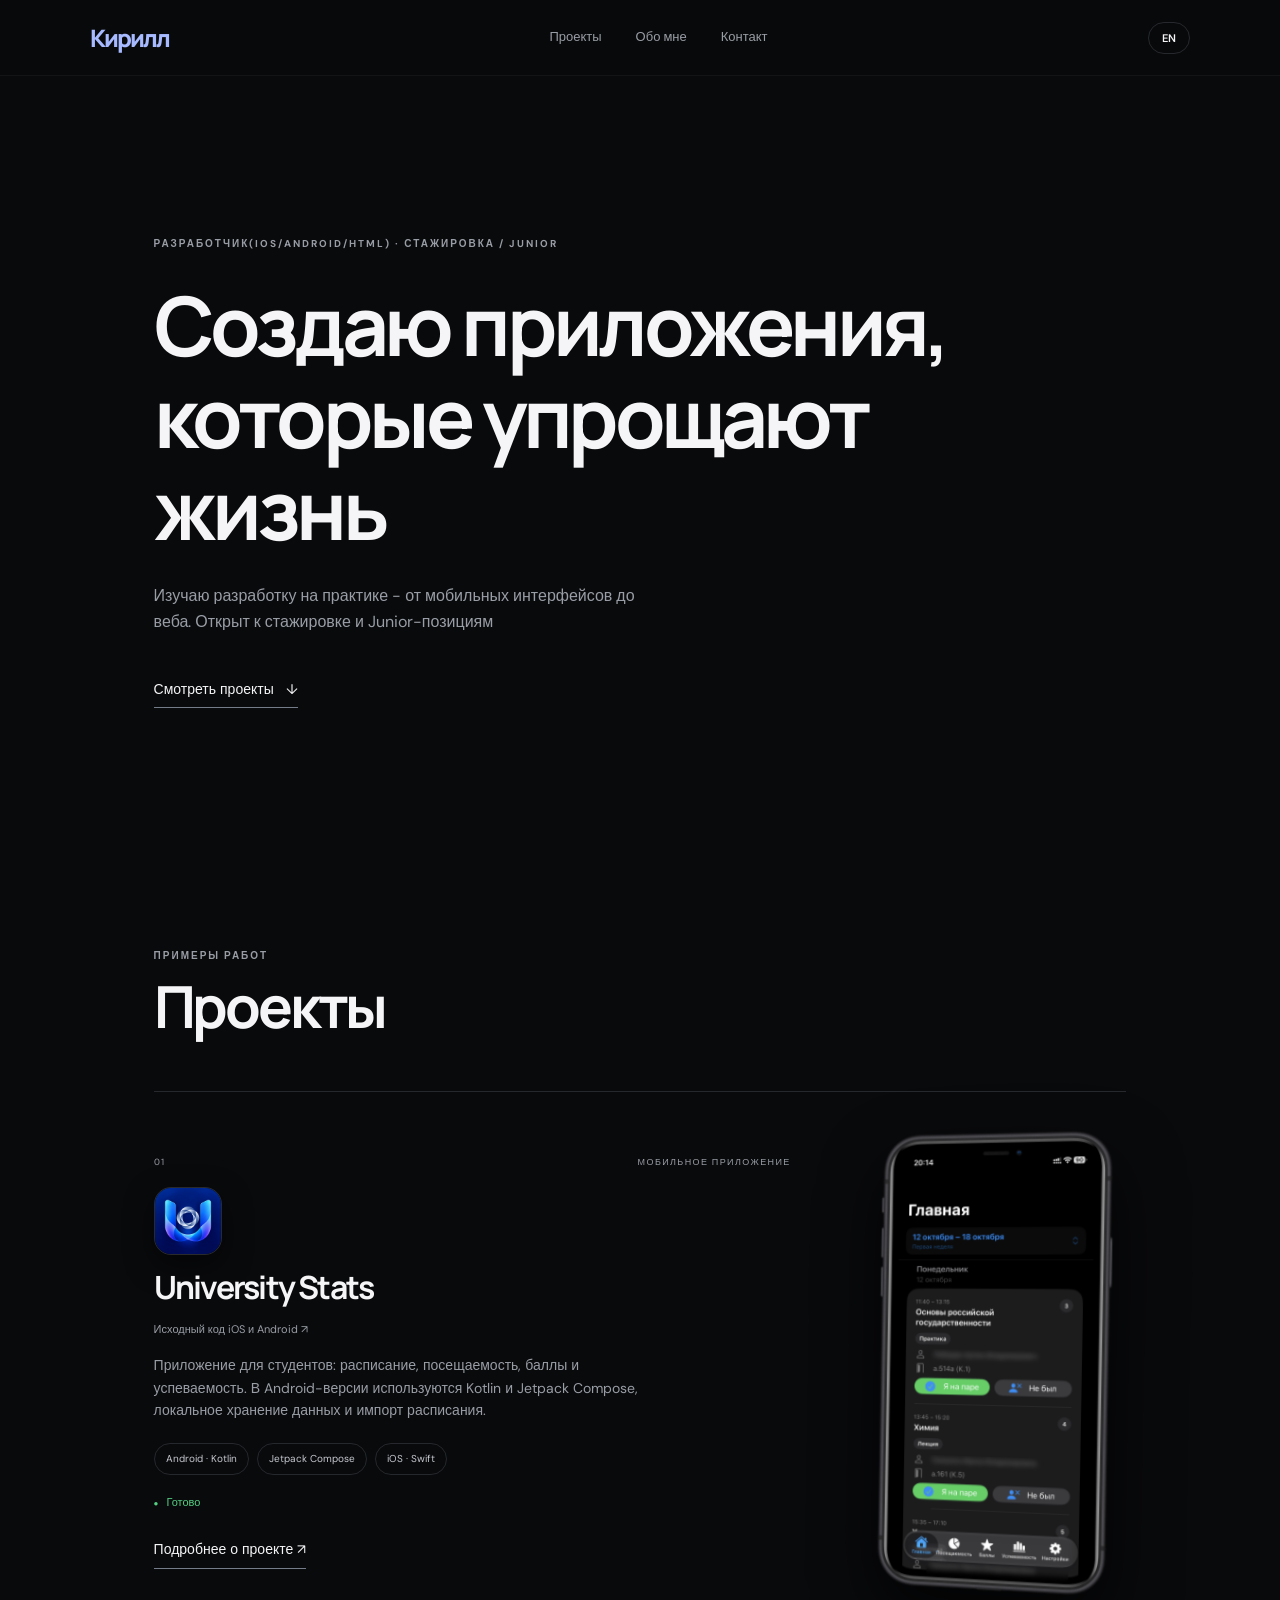
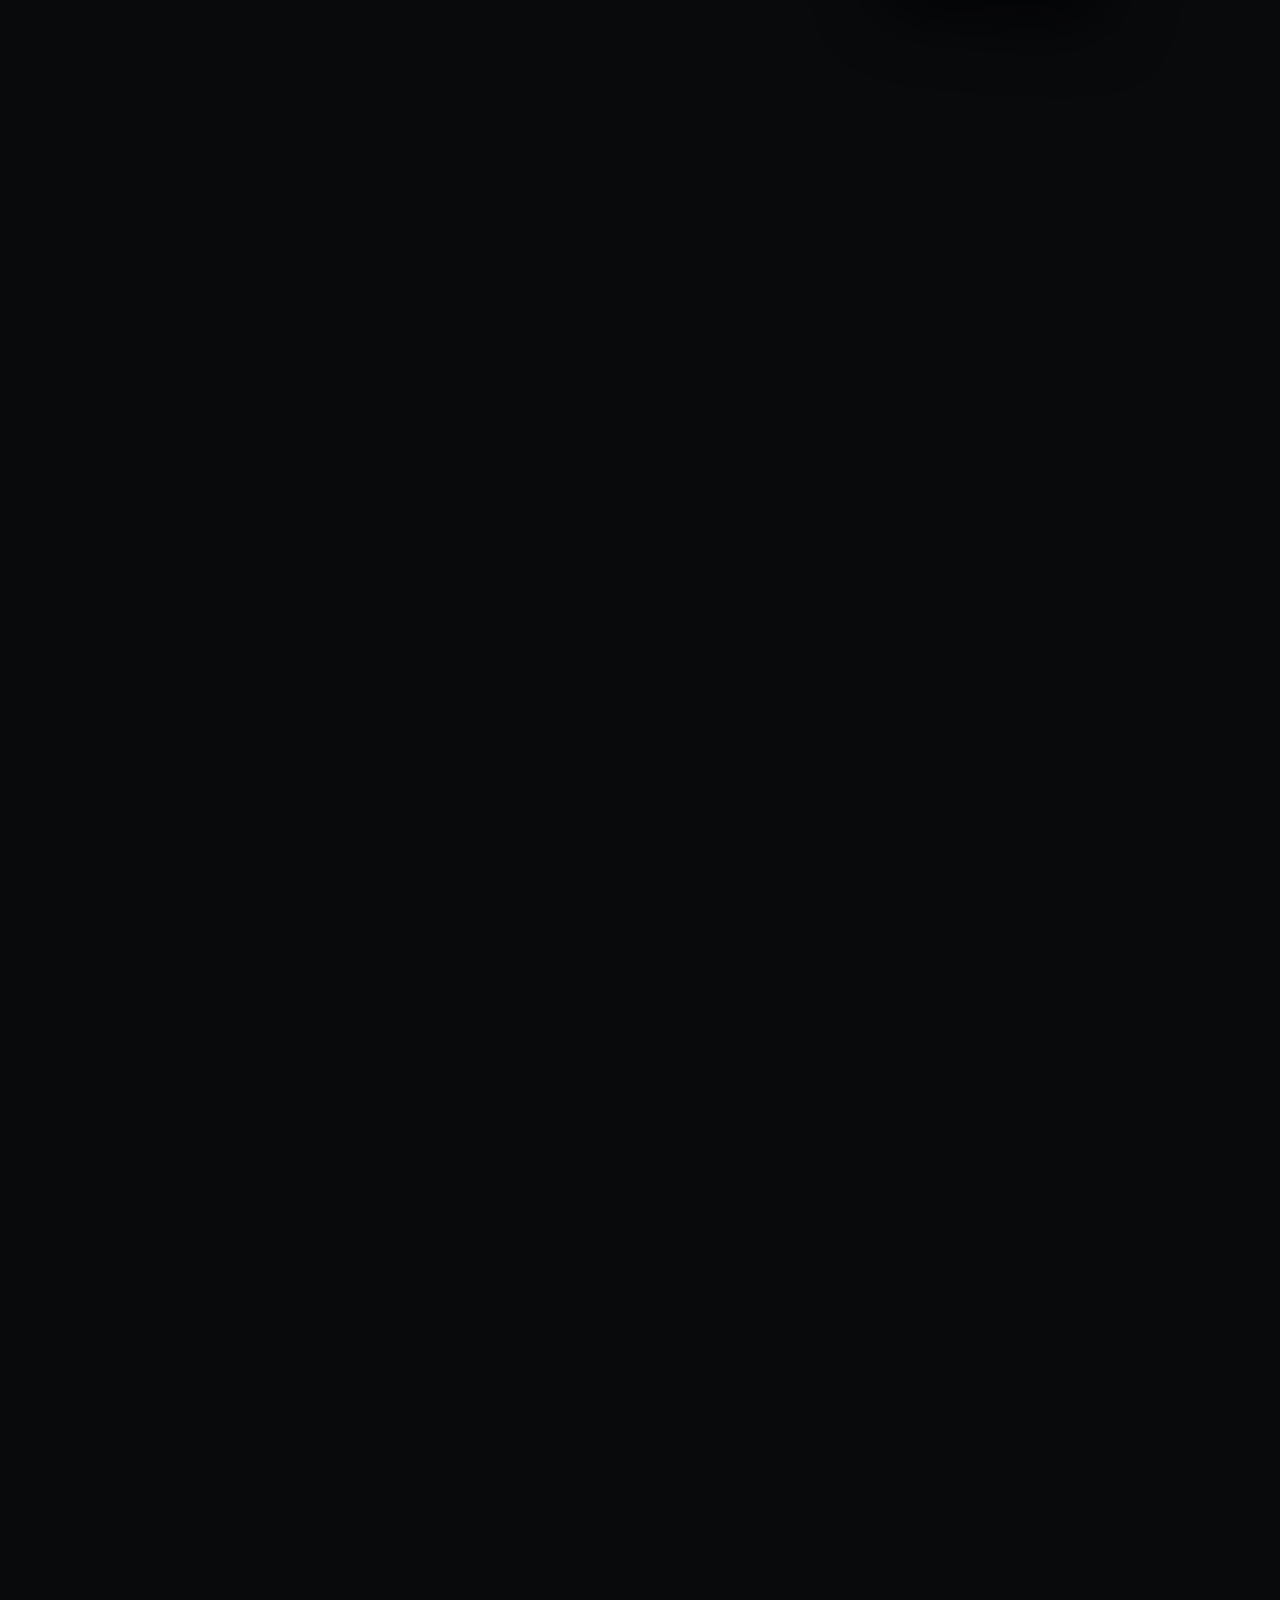
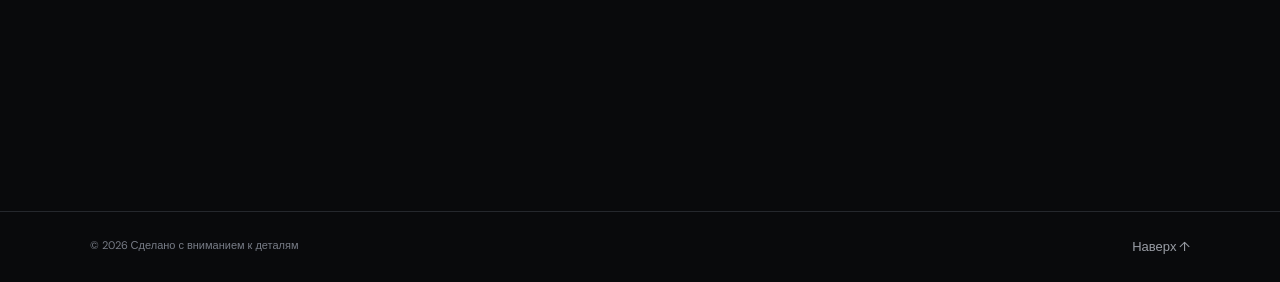
==== index.html @ 572bb7e8 "Add tutor schedule web project walkthrough" ====
<!doctype html>
<html lang="ru">
  <head>
    <meta charset="utf-8" />
    <meta name="viewport" content="width=device-width, initial-scale=1" />
    <meta name="theme-color" content="#090a0c" />
    <meta name="description" content="Кирилл Кириченко — портфолио разработчика. Мобильные приложения и веб." />
    <title>Кирилл Кириченко — Ваш новый сотрудник</title>
    <link rel="stylesheet" href="styles.css?v=oct14-project-phone" />
  </head>
  <body>
    <header class="topbar">
      <a class="wordmark" href="#home" aria-label="Кирилл Кириченко — на главную"><span data-i18n="brandName">Кирилл</span></a>
      <nav aria-label="Основная навигация">
        <a href="#work" data-i18n="navWork">Проекты</a>
        <a href="#about" data-i18n="navAbout">Обо мне</a>
        <a href="#contact" data-i18n="navContact">Контакт</a>
      </nav>
      <button class="language" id="language" type="button" aria-label="Switch language">EN</button>
    </header>

    <main>
      <section class="hero reveal" id="home">
        <p class="eyebrow" data-i18n="eyebrow">РАЗРАБОТЧИК(IOS/ANDROID/HTML) · СТАЖИРОВКА / JUNIOR</p>
        <h1 data-i18n="headline">Создаю приложения,<br />которые упрощают жизнь</h1>
        <p class="intro" data-i18n="intro">Изучаю разработку на практике - от мобильных интерфейсов до веба. Открыт к стажировке и Junior-позициям</p>
        <a class="text-link" href="#work"><span data-i18n="seeWork">Смотреть проекты</span> <span aria-hidden="true">↓</span></a>
      </section>

      <section class="section" id="work">
        <div class="section-heading"><p class="eyebrow" data-i18n="selected">ПРИМЕРЫ РАБОТ</p><h2 data-i18n="workTitle">Проекты</h2></div>
        <article class="project project-featured reveal">
          <div class="project-copy"><div class="project-meta"><span>01</span><span data-i18n="mobileApp">МОБИЛЬНОЕ ПРИЛОЖЕНИЕ</span></div><div class="source-project-link source-project-icon-row"><a class="source-project-icon" href="https://github.com/kirr-topp/university-stats" target="_blank" rel="noopener noreferrer" aria-label="Исходный код UniversityStats на GitHub"><img src="assets/university-stats/app-icon.png" alt="" /></a></div><h3>University Stats</h3><div class="source-project-caption-row"><a class="source-project-caption" href="https://github.com/kirr-topp/university-stats" target="_blank" rel="noopener noreferrer" data-i18n="sourceCode">Исходный код iOS и Android ↗</a></div><p data-i18n="statsDesc">Приложение для студентов: расписание, посещаемость, баллы и успеваемость. В Android-версии используются Kotlin и Jetpack Compose, локальное хранение данных и импорт расписания.</p><div class="tags"><span>Android · Kotlin</span><span>Jetpack Compose</span><span>iOS · Swift</span></div><div class="status ready" data-i18n="ready">Готово</div><a class="text-link" href="projects/university-stats/" data-i18n="projectDetails">Подробнее о проекте ↗</a></div>
          <a class="project-phone-mockup" href="projects/university-stats/" aria-label="Посмотреть University Stats на iPhone"><img src="assets/university-stats/iphone11/IMG_0261-portrait.png" alt="Главный экран University Stats на iPhone 11; имена преподавателей размыты" /></a>
        </article>
        <article class="project project-secondary project-tutor reveal">
          <a class="project-art tutor-card-art" href="projects/tutor-schedule/" aria-label="Открыть проект Расписание репетитора"><img src="assets/tutor-schedule/schedule.png" alt="Веб-приложение расписания репетитора на экране ноутбука" /></a>
          <div class="project-copy"><div class="project-meta"><span>02</span><span data-i18n="webApp">ВЕБ-ПРИЛОЖЕНИЕ</span></div><h3 data-i18n="tutorTitle">Расписание репетитора</h3><p data-i18n="tutorDesc">Веб-приложение для расписания занятий, учета учеников и дохода. Уже доступна рабочая версия.</p><div class="tags"><span data-i18n="web">Веб</span></div><div class="status development" data-i18n="inDevelopment">В разработке</div><a class="text-link" href="projects/tutor-schedule/" data-i18n="projectDetails">Подробнее о проекте ↗</a><a class="source-project-caption tutor-live-link" href="https://teacher-schedule.kirkir1039.workers.dev/" target="_blank" rel="noopener noreferrer" data-i18n="openWebApp">Открыть веб-приложение ↗</a></div>
        </article>
      </section>

      <section class="about section reveal" id="about"><p class="eyebrow" data-i18n="aboutLabel">КОРОТКО ОБО МНЕ</p><h2 data-i18n="aboutTitle">Любопытство — мой главный инструмент</h2><p class="about-text" data-i18n="aboutText">Мне интересно разбираться в продукте целиком: понять задачу, продумать удобный сценарий и довести решение до работающего приложения. Сейчас развиваюсь в мобильной разработке и расширяю навыки в вебе</p><div class="skills"><span>Kotlin</span><span>Jetpack Compose</span><span>Swift</span><span>UI / UX</span><span>Git</span><span data-i18n="learning">Изучаю веб</span></div></section>

      <section class="contact section reveal" id="contact"><p class="eyebrow" data-i18n="contactLabel">ЕСТЬ ИНТЕРЕСНЫЙ ПРОЕКТ?</p><h2 data-i18n="contactTitle">Буду рад знакомству!</h2><p data-i18n="contactText">Открыт к стажировкам и Junior-возможностям в мобильной или веб-разработке</p><div class="contact-links"><a class="text-link" id="contact-email" href="mailto:kirkir1035@mail.ru">kirkir1035@mail.ru <span aria-hidden="true">↗</span></a><a class="text-link" href="https://github.com/kirr-topp" target="_blank" rel="noopener noreferrer"><span data-i18n="githubLink">Мой GitHub</span> <span aria-hidden="true">↗</span></a></div><p class="placeholder-note" data-i18n="contactNote">Для связи из России используйте mail.ru; для международных предложений - icloud.com</p></section>
    </main>
    <footer><span>© <span id="year"></span> <span data-i18n="footer">Сделано с вниманием к деталям</span></span><a href="#home" data-i18n="top">Наверх ↑</a></footer>
    <script src="app.js?v=oct14-portfolio"></script>
  </body>
</html>
---- styles.css ----
@import url('https://fonts.googleapis.com/css2?family=DM+Sans:wght@400;500;600;700&family=Manrope:wght@400;500;600;700;800&display=swap');
:root{color-scheme:dark;--bg:#090a0c;--surface:#111316;--text:#f5f5f7;--muted:#999da5;--line:#25282d;--accent:#a7b9ff}*{box-sizing:border-box}html{scroll-behavior:smooth}body{margin:0;background:var(--bg);color:var(--text);font-family:'DM Sans',sans-serif;line-height:1.6}.topbar{height:76px;display:flex;align-items:center;justify-content:space-between;padding:0 max(7vw,24px);border-bottom:1px solid #ffffff0b;position:sticky;top:0;background:#090a0ce8;backdrop-filter:blur(18px);z-index:5}.wordmark{font:800 24px Manrope,sans-serif;letter-spacing:-2px;color:var(--text);text-decoration:none}.wordmark span{color:var(--accent)}nav{display:flex;gap:34px}nav a,footer a{font-size:13px;color:var(--muted);text-decoration:none}nav a:hover,footer a:hover{color:var(--text)}button.language{border:1px solid var(--line);background:transparent;color:var(--text);border-radius:99px;padding:8px 13px;font:600 11px 'DM Sans';cursor:pointer}.hero{min-height:650px;padding:150px max(12vw,24px) 130px;position:relative;overflow:hidden}.eyebrow{font-size:10px;letter-spacing:2px;font-weight:700;color:var(--muted)}h1,h2,h3{font-family:Manrope,sans-serif;letter-spacing:-.055em;line-height:1.12}h1{font-size:clamp(42px,7vw,82px);max-width:820px;margin:28px 0}.intro{max-width:510px;color:var(--muted);font-size:16px}.text-link{display:inline-flex;gap:12px;align-items:center;margin-top:27px;color:var(--text);font-size:14px;text-decoration:none;border-bottom:1px solid #747b89;padding-bottom:7px}.hero-orb{position:absolute;width:290px;height:290px;border-radius:50%;right:10%;top:30%;background:radial-gradient(circle at 35% 30%,#364769,#111a2c 40%,#0b0d12 70%);box-shadow:0 0 120px #26365344;display:grid;place-items:center;transform:rotate(-18deg)}.hero-orb span{font:600 17px Manrope;color:#c4d2ff;line-height:1.2;text-align:center;transform:rotate(18deg);opacity:.8}.section{padding:100px max(12vw,24px)}.section-heading{margin-bottom:52px}.section-heading h2,.about h2,.contact h2{font-size:clamp(36px,5vw,58px);margin:10px 0}.project{display:grid;grid-template-columns:1.1fr .9fr;gap:8%;align-items:center;padding:34px 0 76px;border-top:1px solid var(--line)}.project-secondary{grid-template-columns:.9fr 1.1fr}.project-secondary .project-art{order:2}.project-art{min-height:320px;border-radius:20px;background:linear-gradient(145deg,#171c26,#101114);display:grid;place-items:center;overflow:hidden}.mini-window{width:75%;height:200px;background:#15181e;border:1px solid #ffffff1a;border-radius:12px;padding:18px;box-shadow:0 20px 70px #0009}.window-dots{font-size:8px;color:#636a79;letter-spacing:3px}.chart{height:110px;display:flex;align-items:end;gap:8px;padding:18px 6px 0}.chart i{flex:1;border-radius:4px 4px 0 0;background:linear-gradient(#a7b9ff,#596da9);height:35%}.chart i:nth-child(2){height:65%}.chart i:nth-child(3){height:52%}.chart i:nth-child(4){height:85%}.chart i:nth-child(5){height:58%}.chart i:nth-child(6){height:96%}.chart i:nth-child(7){height:75%}.chart-labels{display:flex;justify-content:space-between;color:#777e8c;font-size:8px;padding:8px 5px}.calendar-art{background:radial-gradient(ellipse at center,#202a39,#111316 70%)}.calendar-card{width:230px;padding:22px;border:1px solid #ffffff1c;border-radius:14px;background:#171a20;box-shadow:0 20px 70px #0008}.cal-top{display:flex;justify-content:space-between;color:#bfc9e0;font-size:10px;letter-spacing:1px;margin-bottom:20px}.cal-grid{display:grid;grid-template-columns:repeat(7,1fr);gap:12px 7px;text-align:center;font-size:10px;color:#9da3ae}.cal-grid b{font-size:8px;color:#5c6471}.cal-grid i{font-style:normal}.cal-grid i:nth-child(10){border-radius:50%;background:#9aafff;color:#111;padding:2px}.project-meta{display:flex;justify-content:space-between;color:var(--muted);font-size:9px;letter-spacing:1.4px}.project h3{font-size:32px;margin:15px 0}.project-copy p,.about-text,.contact>p:not(.eyebrow){color:var(--muted);font-size:14px;max-width:510px}.tags{display:flex;flex-wrap:wrap;gap:8px;margin-top:21px}.tags span,.skills span{border:1px solid var(--line);padding:7px 11px;border-radius:99px;font-size:10px;color:#c5c8cf}.status{margin-top:19px;font-size:11px;color:#a9bbff}.status:before{content:'●';font-size:8px;margin-right:8px}.status.muted{color:#999da5}.source-project-link{display:flex;flex-direction:column;align-items:flex-start;gap:8px;width:max-content;margin-top:22px}.source-project-icon{width:68px;height:68px;display:block;overflow:hidden;border-radius:17px;border:1px solid #ffffff22;box-shadow:0 10px 28px #0008;transition:transform .25s ease,box-shadow .25s ease}.source-project-icon img{display:block;width:100%;height:100%;object-fit:cover}.source-project-icon:hover{transform:translateY(-3px) scale(1.035);box-shadow:0 14px 32px #000a}.source-project-caption{font-size:11px;color:var(--muted);text-decoration:none;transition:color .2s ease}.source-project-caption:hover{color:var(--text)}.about{border-top:1px solid var(--line)}.about h2{max-width:700px}.about-text{max-width:650px!important;margin:25px 0}.skills{display:flex;flex-wrap:wrap;gap:9px;margin-top:25px}.contact{border-top:1px solid var(--line);padding-bottom:120px}.contact h2{margin:17px 0}.contact .text-link{font-size:16px}.placeholder-note{font-size:11px!important;color:#666b75!important;margin-top:23px}footer{border-top:1px solid var(--line);padding:25px max(7vw,24px);display:flex;justify-content:space-between;color:#777c86;font-size:11px}@media(max-width:800px){.hero{padding-top:110px;min-height:680px}.hero-orb{width:190px;height:190px;right:8%;top:auto;bottom:36px}.project,.project-secondary{grid-template-columns:1fr;gap:24px}.project-secondary .project-art{order:0}.project-art{min-height:270px}.section{padding-top:75px;padding-bottom:75px}}@media(max-width:540px){.topbar{height:64px}nav{gap:15px}nav a{font-size:11px}.hero{padding-left:24px;padding-right:24px;padding-top:92px;min-height:660px}.intro{font-size:14px}.hero-orb{width:150px;height:150px;bottom:40px;right:24px}.section{padding-left:24px;padding-right:24px}.project{padding-bottom:55px}.project-art{min-height:220px}.mini-window{height:170px}.chart{height:85px}.project h3{font-size:28px}.project-meta{font-size:8px}}

.contact-links{display:flex;flex-wrap:wrap;gap:18px 32px}

.source-project-icon-row{margin:18px 0 14px}.source-project-caption-row{margin:-6px 0 14px}

/* Project card updates */
.project-featured{grid-template-columns:1fr}
.project-featured .project-copy{max-width:760px}
.status.ready{color:#55cf83}
.status.ready:before{color:#55cf83}
.status.development{color:#82aaff}
.status.development:before{color:#82aaff}

/* iPhone preview belongs beside the University Stats project description. */
.project-featured{grid-template-columns:minmax(0,1fr) minmax(180px,.42fr);gap:7%;}
.project-featured .project-copy{max-width:760px}
.project-phone-mockup{display:grid;place-items:center;align-self:stretch;min-width:0;perspective:1000px;}
.project-phone-mockup img{display:block;width:clamp(170px,19vw,245px);max-width:100%;height:auto;filter:drop-shadow(0 28px 32px #000b);transform:perspective(1000px) rotateY(-5deg) rotateZ(1deg);transform-origin:center;transition:transform .85s cubic-bezier(.2,.75,.25,1),filter .85s ease;}
@media(hover:hover){.project-phone-mockup:hover img{transform:perspective(1000px) rotateY(-12deg) rotateZ(1deg) translateY(-6px);filter:drop-shadow(0 36px 38px #000c)}}
.hero.reveal.is-visible>.eyebrow{animation:hero-text-in .85s .08s both cubic-bezier(.2,.65,.2,1)}
.hero.reveal.is-visible>h1{animation:hero-text-in 1s .18s both cubic-bezier(.2,.65,.2,1)}
.hero.reveal.is-visible>.intro{animation:hero-text-in 1s .3s both cubic-bezier(.2,.65,.2,1)}
.hero.reveal.is-visible>.text-link{animation:hero-text-in 1s .42s both cubic-bezier(.2,.65,.2,1)}
@keyframes hero-text-in{from{opacity:0;transform:translateY(26px);filter:blur(5px)}to{opacity:1;transform:translateY(0);filter:blur(0)}}
.reveal{opacity:0;transform:translate3d(0,48px,0) scale(.985);filter:blur(4px);transition:opacity 1.25s cubic-bezier(.2,.65,.2,1),transform 1.25s cubic-bezier(.2,.65,.2,1),filter 1.25s ease}
.reveal.is-visible{opacity:1;transform:translate3d(0,0,0) scale(1);filter:blur(0)}
@media(max-width:800px){.project-featured{grid-template-columns:1fr;gap:28px}.project-phone-mockup img{width:clamp(180px,34vw,245px)}}
@media(prefers-reduced-motion:reduce){.project-phone-mockup img{transition:none}.hero.reveal.is-visible>.eyebrow,.hero.reveal.is-visible>h1,.hero.reveal.is-visible>.intro,.hero.reveal.is-visible>.text-link{animation:none}.reveal{opacity:1;transform:none;filter:none;transition:none}}

/* Tutor schedule project preview: the original MacBook mockup with private demo data covered. */
.tutor-card-art{position:relative;display:block;min-height:0!important;background:radial-gradient(ellipse at 50% 56%,#18202c 0,#0b0c0e 70%);padding:0 0 1px;transition:transform .45s cubic-bezier(.2,.75,.25,1),filter .45s ease}
.tutor-card-art img{display:block;width:100%;height:auto;filter:drop-shadow(0 22px 36px #0009);transition:transform .55s cubic-bezier(.2,.75,.25,1)}
.tutor-card-art:hover img{transform:translateY(-5px) scale(1.018)}
.tutor-live-link{display:inline-flex;margin-top:14px}
@media(max-width:800px){.tutor-card-art{order:0!important}}
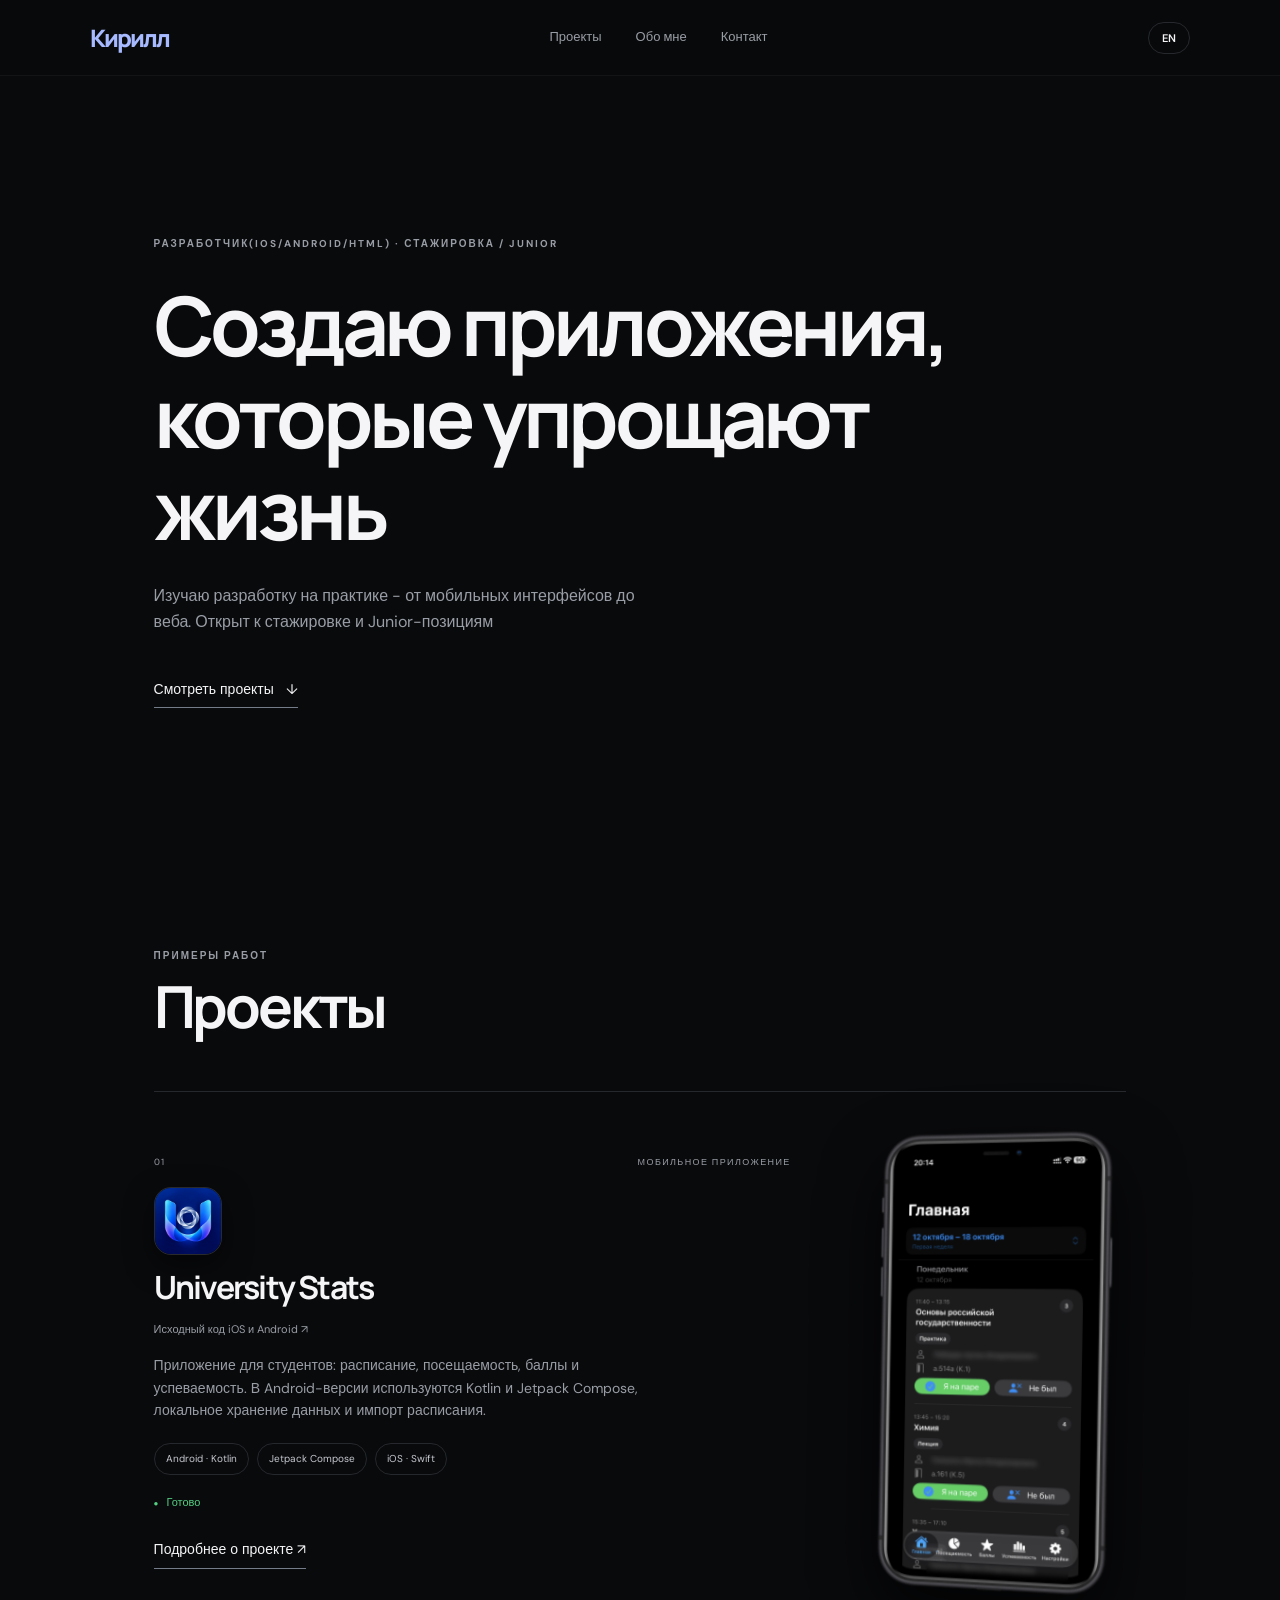
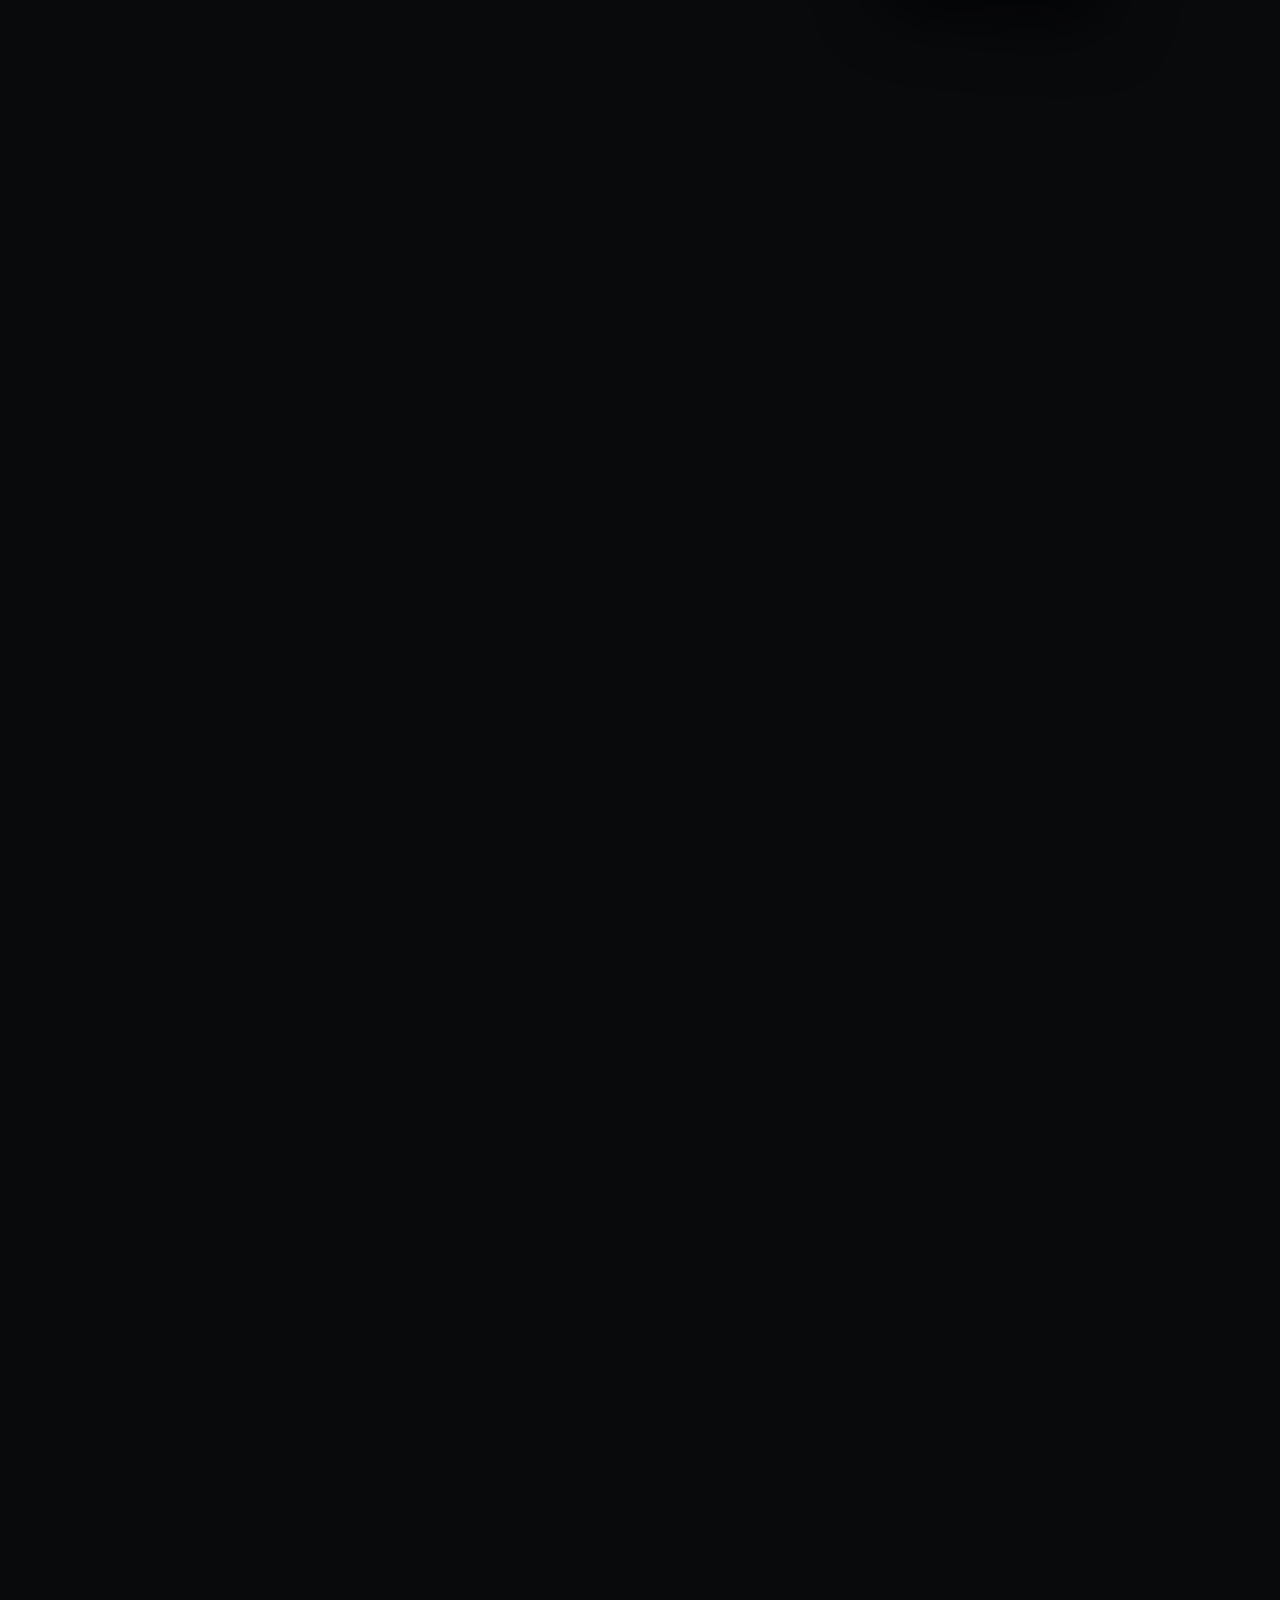
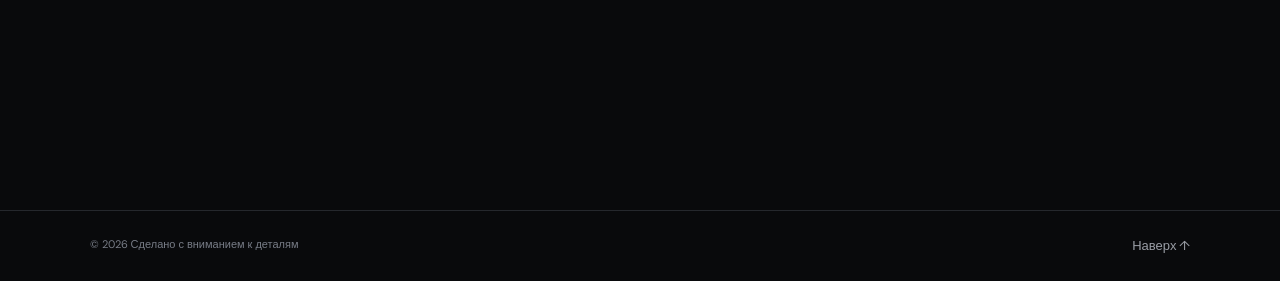
==== commit 0913250e: "Align tutor schedule screenshots and isolate laptop" ====
--- a/index.html
+++ b/index.html
@@ -6,7 +6,7 @@
     <meta name="theme-color" content="#090a0c" />
     <meta name="description" content="Кирилл Кириченко — портфолио разработчика. Мобильные приложения и веб." />
     <title>Кирилл Кириченко — Ваш новый сотрудник</title>
-    <link rel="stylesheet" href="styles.css?v=oct14-project-phone" />
+    <link rel="stylesheet" href="styles.css?v=oct19-tutor-layout" />
   </head>
   <body>
     <header class="topbar">
@@ -34,8 +34,8 @@
           <a class="project-phone-mockup" href="projects/university-stats/" aria-label="Посмотреть University Stats на iPhone"><img src="assets/university-stats/iphone11/IMG_0261-portrait.png" alt="Главный экран University Stats на iPhone 11; имена преподавателей размыты" /></a>
         </article>
         <article class="project project-secondary project-tutor reveal">
-          <a class="project-art tutor-card-art" href="projects/tutor-schedule/" aria-label="Открыть проект Расписание репетитора"><img src="assets/tutor-schedule/schedule.png" alt="Веб-приложение расписания репетитора на экране ноутбука" /></a>
-          <div class="project-copy"><div class="project-meta"><span>02</span><span data-i18n="webApp">ВЕБ-ПРИЛОЖЕНИЕ</span></div><h3 data-i18n="tutorTitle">Расписание репетитора</h3><p data-i18n="tutorDesc">Веб-приложение для расписания занятий, учета учеников и дохода. Уже доступна рабочая версия.</p><div class="tags"><span data-i18n="web">Веб</span></div><div class="status development" data-i18n="inDevelopment">В разработке</div><a class="text-link" href="projects/tutor-schedule/" data-i18n="projectDetails">Подробнее о проекте ↗</a><a class="source-project-caption tutor-live-link" href="https://teacher-schedule.kirkir1039.workers.dev/" target="_blank" rel="noopener noreferrer" data-i18n="openWebApp">Открыть веб-приложение ↗</a></div>
+          <a class="project-art tutor-card-art" href="projects/tutor-schedule/" aria-label="Открыть проект Расписание репетитора"><img src="assets/tutor-schedule/schedule-cutout.png" alt="Веб-приложение расписания репетитора на экране ноутбука" /></a>
+          <div class="project-copy"><div class="project-meta"><span>02</span><span data-i18n="webApp">ВЕБ-ПРИЛОЖЕНИЕ</span></div><div class="tutor-project-icon"><img src="assets/tutor-schedule/app-icon.png" alt="" /></div><h3 data-i18n="tutorTitle">Расписание репетитора</h3><p data-i18n="tutorDesc">Веб-приложение для расписания занятий, учета учеников и дохода. Версия для Android запланирована на следующий этап.</p><div class="tags"><span data-i18n="web">Веб</span><span class="tag-planned" data-i18n="androidPlanned">Android · позже</span></div><div class="status development" data-i18n="inDevelopment">В разработке</div><a class="text-link" href="projects/tutor-schedule/" data-i18n="projectDetails">Подробнее о проекте ↗</a><a class="source-project-caption tutor-live-link" href="https://teacher-schedule.kirkir1039.workers.dev/" target="_blank" rel="noopener noreferrer" data-i18n="openWebApp">Открыть веб-приложение ↗</a></div>
         </article>
       </section>
 
@@ -44,6 +44,6 @@
       <section class="contact section reveal" id="contact"><p class="eyebrow" data-i18n="contactLabel">ЕСТЬ ИНТЕРЕСНЫЙ ПРОЕКТ?</p><h2 data-i18n="contactTitle">Буду рад знакомству!</h2><p data-i18n="contactText">Открыт к стажировкам и Junior-возможностям в мобильной или веб-разработке</p><div class="contact-links"><a class="text-link" id="contact-email" href="mailto:kirkir1035@mail.ru">kirkir1035@mail.ru <span aria-hidden="true">↗</span></a><a class="text-link" href="https://github.com/kirr-topp" target="_blank" rel="noopener noreferrer"><span data-i18n="githubLink">Мой GitHub</span> <span aria-hidden="true">↗</span></a></div><p class="placeholder-note" data-i18n="contactNote">Для связи из России используйте mail.ru; для международных предложений - icloud.com</p></section>
     </main>
     <footer><span>© <span id="year"></span> <span data-i18n="footer">Сделано с вниманием к деталям</span></span><a href="#home" data-i18n="top">Наверх ↑</a></footer>
-    <script src="app.js?v=oct14-portfolio"></script>
+    <script src="app.js?v=oct19-tutor"></script>
   </body>
 </html>
--- a/styles.css
+++ b/styles.css
@@ -30,8 +30,11 @@
 @media(prefers-reduced-motion:reduce){.project-phone-mockup img{transition:none}.hero.reveal.is-visible>.eyebrow,.hero.reveal.is-visible>h1,.hero.reveal.is-visible>.intro,.hero.reveal.is-visible>.text-link{animation:none}.reveal{opacity:1;transform:none;filter:none;transition:none}}
 
 /* Tutor schedule project preview: the original MacBook mockup with private demo data covered. */
-.tutor-card-art{position:relative;display:block;min-height:0!important;background:radial-gradient(ellipse at 50% 56%,#18202c 0,#0b0c0e 70%);padding:0 0 1px;transition:transform .45s cubic-bezier(.2,.75,.25,1),filter .45s ease}
+.tutor-card-art{position:relative;display:block;min-height:0!important;background:transparent;padding:0;transition:transform .45s cubic-bezier(.2,.75,.25,1),filter .45s ease}
 .tutor-card-art img{display:block;width:100%;height:auto;filter:drop-shadow(0 22px 36px #0009);transition:transform .55s cubic-bezier(.2,.75,.25,1)}
 .tutor-card-art:hover img{transform:translateY(-5px) scale(1.018)}
+.tutor-project-icon{width:68px;height:68px;margin:18px 0 14px;border-radius:17px;overflow:hidden;border:1px solid #ffffff22;box-shadow:0 10px 28px #0008}
+.tutor-project-icon img{display:block;width:100%;height:100%;object-fit:cover}
+.tags .tag-planned{border-color:#6479bd77;color:#b8c7ff;background:#171c2a55}
 .tutor-live-link{display:inline-flex;margin-top:14px}
 @media(max-width:800px){.tutor-card-art{order:0!important}}
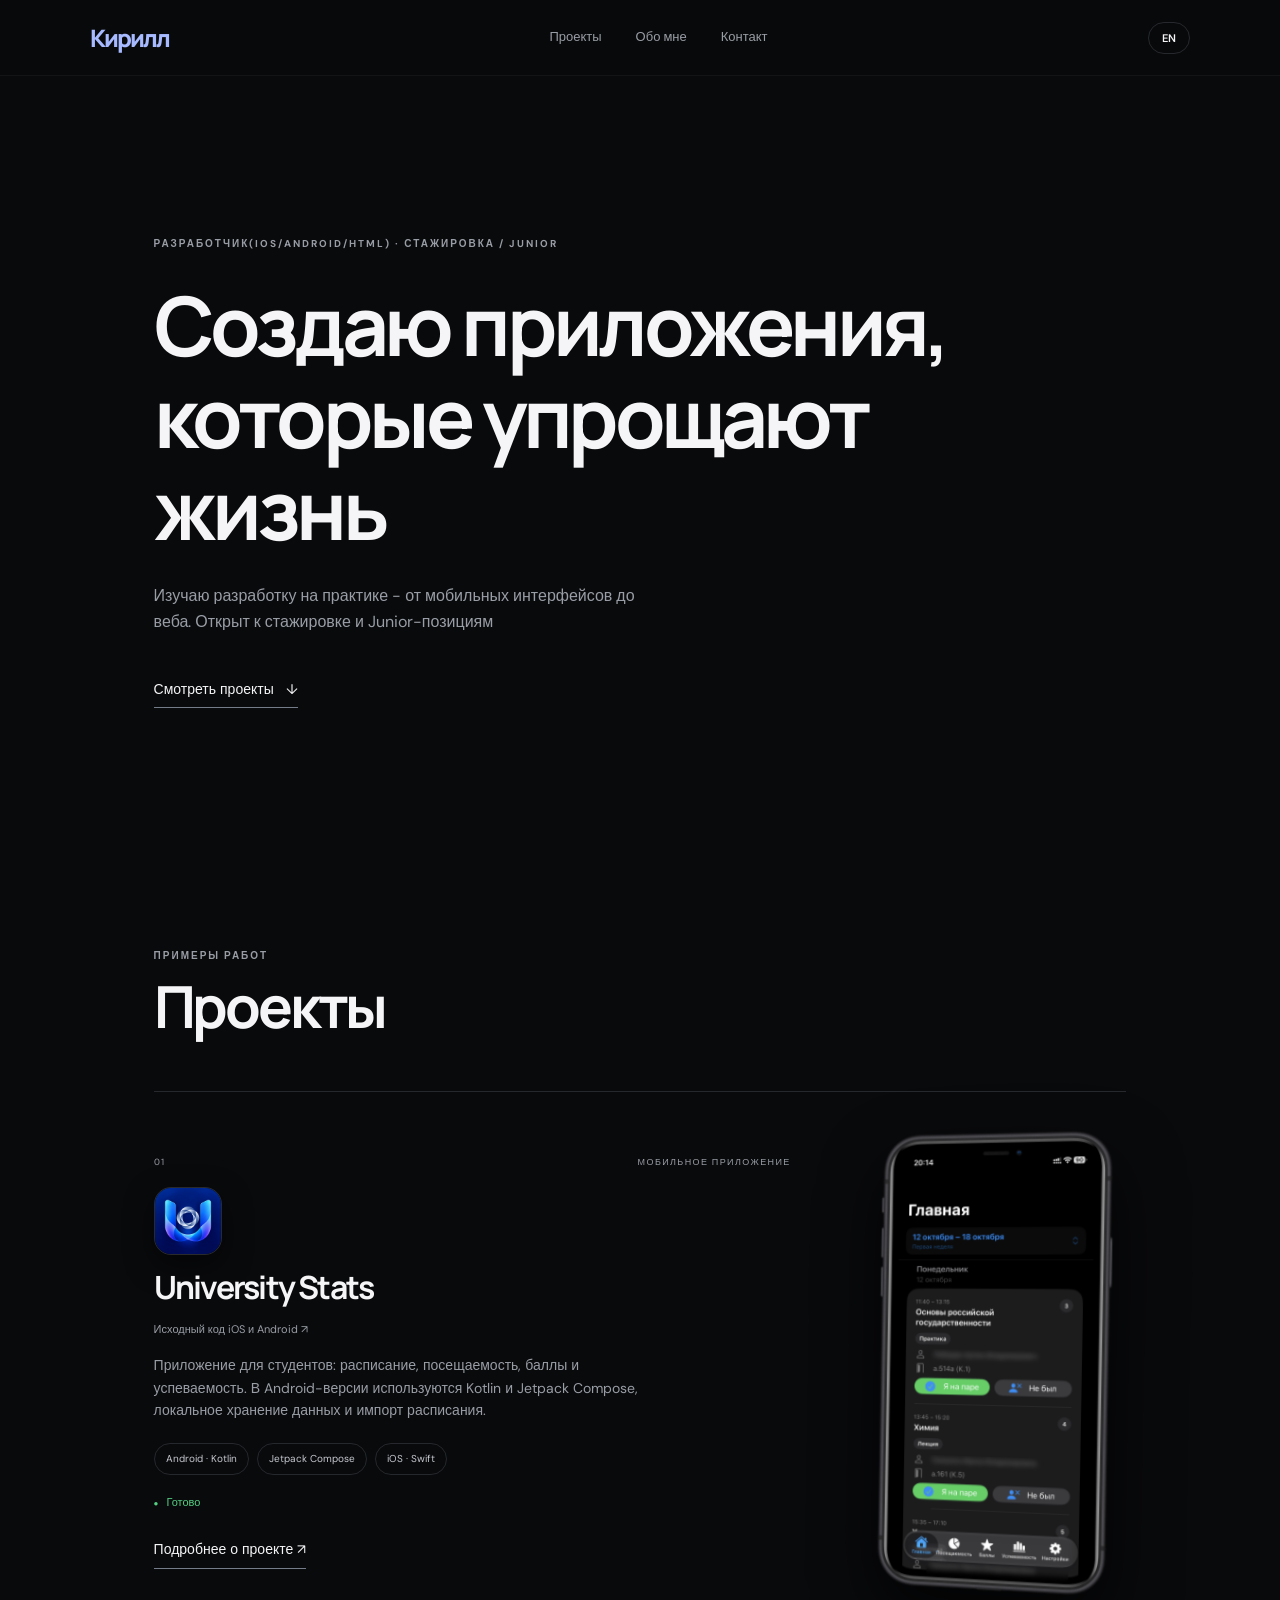
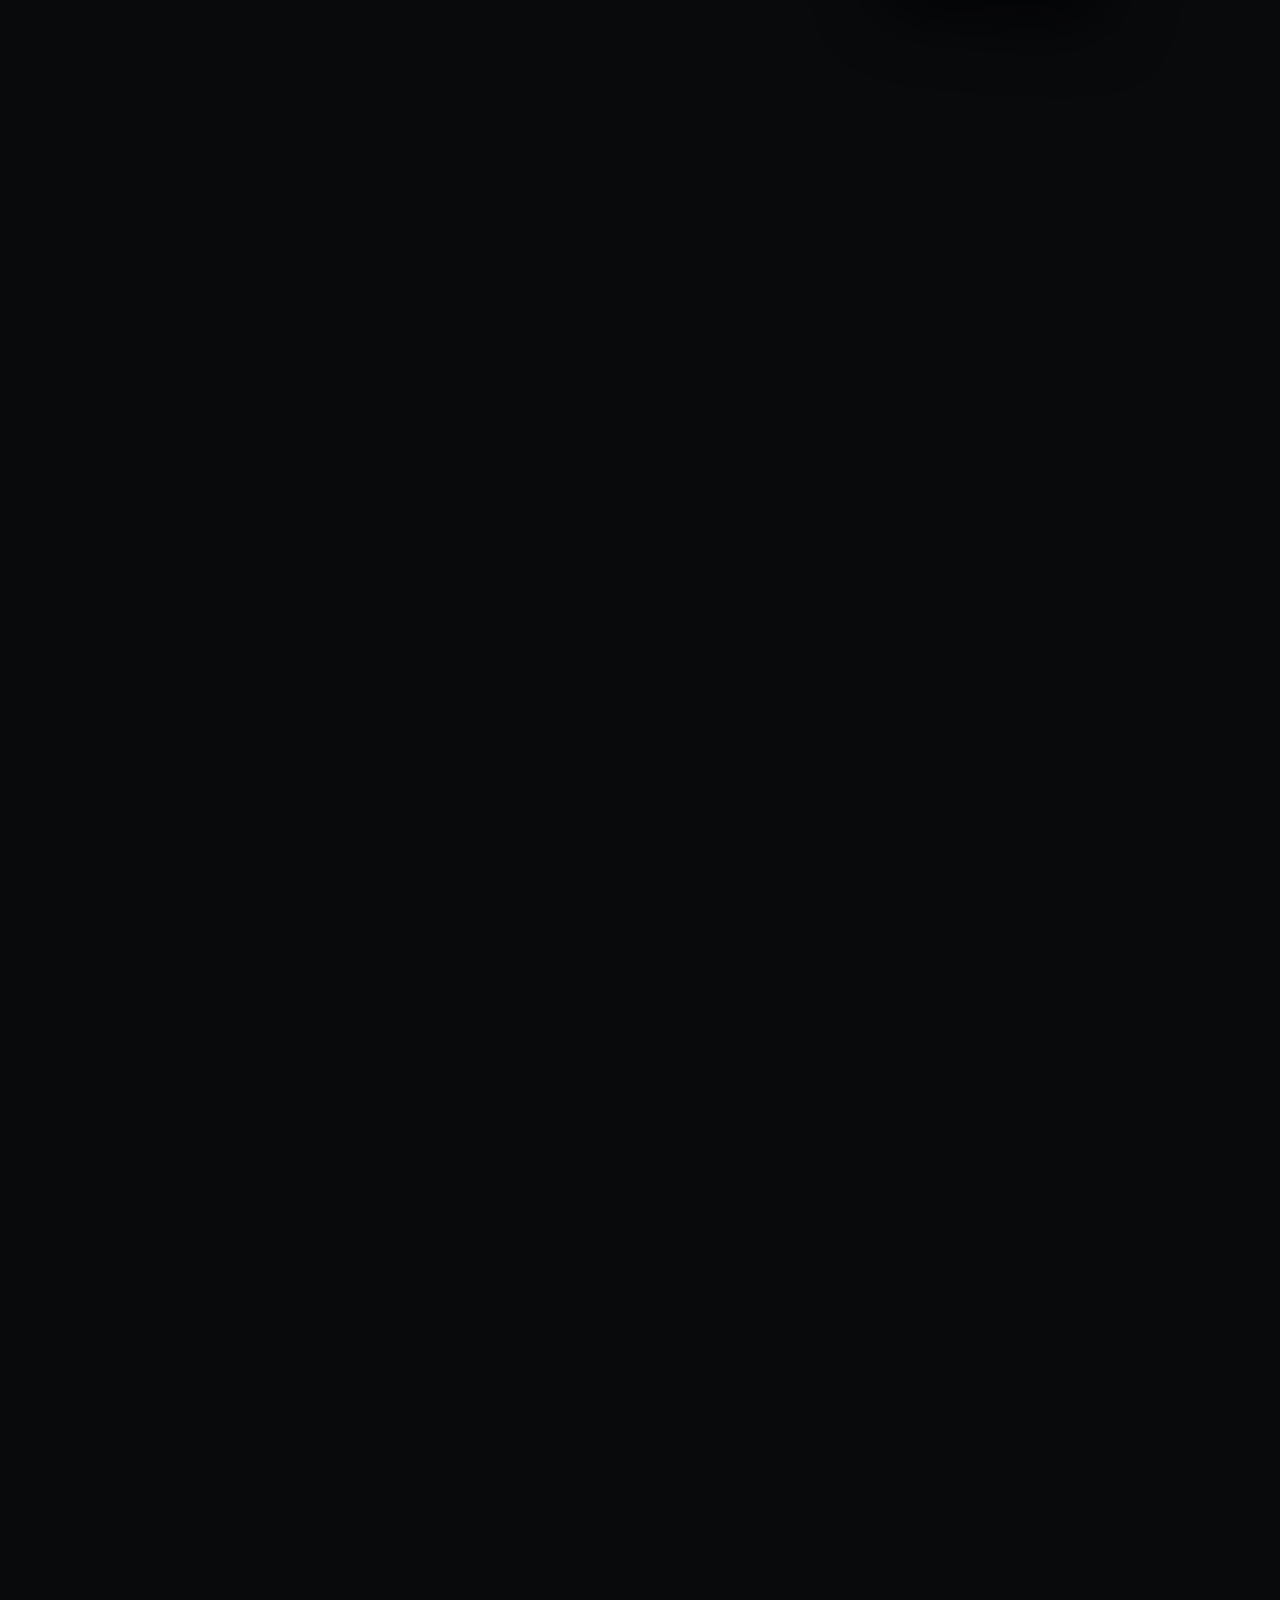
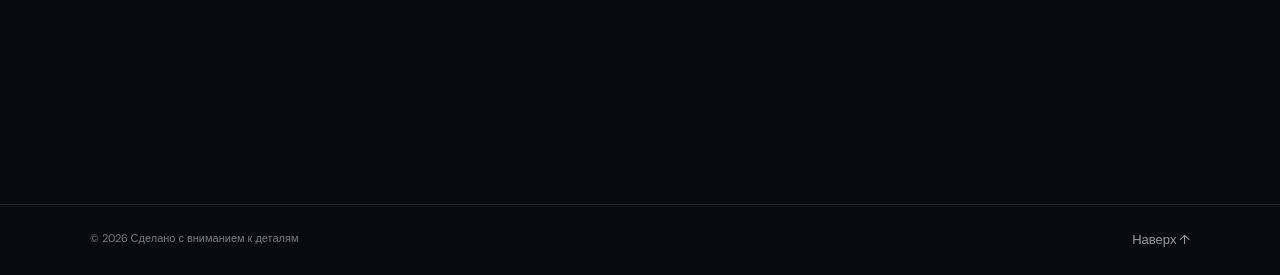
==== commit cf1e7ba2: "Add tutor schedule Android showcase" ====
--- a/index.html
+++ b/index.html
@@ -6,7 +6,7 @@
     <meta name="theme-color" content="#090a0c" />
     <meta name="description" content="Кирилл Кириченко — портфолио разработчика. Мобильные приложения и веб." />
     <title>Кирилл Кириченко — Ваш новый сотрудник</title>
-    <link rel="stylesheet" href="styles.css?v=oct19-tutor-layout" />
+    <link rel="stylesheet" href="styles.css?v=android-s24-stack" />
   </head>
   <body>
     <header class="topbar">
@@ -34,8 +34,8 @@
           <a class="project-phone-mockup" href="projects/university-stats/" aria-label="Посмотреть University Stats на iPhone"><img src="assets/university-stats/iphone11/IMG_0261-portrait.png" alt="Главный экран University Stats на iPhone 11; имена преподавателей размыты" /></a>
         </article>
         <article class="project project-secondary project-tutor reveal">
-          <a class="project-art tutor-card-art" href="projects/tutor-schedule/" aria-label="Открыть проект Расписание репетитора"><img src="assets/tutor-schedule/schedule-cutout.png" alt="Веб-приложение расписания репетитора на экране ноутбука" /></a>
-          <div class="project-copy"><div class="project-meta"><span>02</span><span data-i18n="webApp">ВЕБ-ПРИЛОЖЕНИЕ</span></div><div class="tutor-project-icon"><img src="assets/tutor-schedule/app-icon.png" alt="" /></div><h3 data-i18n="tutorTitle">Расписание репетитора</h3><p data-i18n="tutorDesc">Веб-приложение для расписания занятий, учета учеников и дохода. Версия для Android запланирована на следующий этап.</p><div class="tags"><span data-i18n="web">Веб</span><span class="tag-planned" data-i18n="androidPlanned">Android · позже</span></div><div class="status development" data-i18n="inDevelopment">В разработке</div><a class="text-link" href="projects/tutor-schedule/" data-i18n="projectDetails">Подробнее о проекте ↗</a><a class="source-project-caption tutor-live-link" href="https://teacher-schedule.kirkir1039.workers.dev/" target="_blank" rel="noopener noreferrer" data-i18n="openWebApp">Открыть веб-приложение ↗</a></div>
+          <div class="project-art tutor-card-art" aria-label="Расписание репетитора на Android и ноутбуке"><a class="tutor-laptop-link" href="projects/tutor-schedule/" aria-label="Подробнее о веб-версии"><img src="assets/tutor-schedule/schedule-cutout.png" alt="Веб-версия расписания на ноутбуке" /><span>Веб</span></a><a class="tutor-android-link" href="projects/tutor-schedule/android.html" aria-label="Открыть Android-версию"><img src="assets/tutor-schedule/android/schedule.png" alt="Android-версия расписания репетитора; имена и суммы скрыты" /><span>Android</span></a></div>
+          <div class="project-copy"><div class="project-meta"><span>02</span><span data-i18n="webApp">ВЕБ · ANDROID</span></div><div class="tutor-project-icon"><img src="assets/tutor-schedule/app-icon.png" alt="" /></div><h3 data-i18n="tutorTitle">Расписание репетитора</h3><p data-i18n="tutorDesc">Приложение для расписания занятий, учета учеников и дохода. Доступно в вебе и на Android.</p><div class="tags"><span data-i18n="web">Веб</span><span>Android · Kotlin</span></div><div class="status development" data-i18n="inDevelopment">В разработке</div><a class="text-link" href="projects/tutor-schedule/" data-i18n="projectDetails">Подробнее о проекте ↗</a><a class="source-project-caption tutor-live-link" href="https://teacher-schedule.kirkir1039.workers.dev/" target="_blank" rel="noopener noreferrer" data-i18n="openWebApp">Открыть веб-приложение ↗</a></div>
         </article>
       </section>
 
--- a/styles.css
+++ b/styles.css
@@ -38,3 +38,14 @@
 .tags .tag-planned{border-color:#6479bd77;color:#b8c7ff;background:#171c2a55}
 .tutor-live-link{display:inline-flex;margin-top:14px}
 @media(max-width:800px){.tutor-card-art{order:0!important}}
+
+/* Android phone layered in front of the tutor schedule laptop. */
+.tutor-card-art{position:relative;display:block;height:clamp(330px,38vw,560px);min-height:0!important;overflow:visible;background:transparent}
+.tutor-card-art .tutor-laptop-link{position:absolute;inset:10% 0 12% 13%;display:grid;place-items:center;z-index:1}
+.tutor-card-art .tutor-laptop-link img{width:100%;height:100%;object-fit:contain;filter:drop-shadow(0 24px 32px #000b);transition:transform .8s cubic-bezier(.2,.75,.25,1)}
+.tutor-card-art .tutor-android-link{position:absolute;z-index:2;left:0;bottom:4%;height:94%;width:38%;display:grid;place-items:center;filter:drop-shadow(0 24px 30px #000d);transition:transform .8s cubic-bezier(.2,.75,.25,1),filter .8s ease}
+.tutor-card-art .tutor-android-link img{height:100%;width:100%;object-fit:contain;filter:none;transition:transform .8s cubic-bezier(.2,.75,.25,1)}
+.tutor-card-art .tutor-laptop-link span,.tutor-card-art .tutor-android-link span{position:absolute;bottom:-34px;left:50%;transform:translateX(-50%);font-size:11px;letter-spacing:.05em;color:var(--muted)}
+.tutor-card-art .tutor-android-link span{color:#c3d0ff}
+@media(hover:hover){.tutor-card-art .tutor-laptop-link:hover img{transform:translateY(-5px)}.tutor-card-art .tutor-android-link:hover{transform:translateY(-7px) rotateY(-8deg);filter:drop-shadow(0 34px 38px #000e)}}
+@media(max-width:800px){.tutor-card-art{height:clamp(320px,88vw,500px)}.tutor-card-art .tutor-laptop-link{inset:8% 0 10% 14%}.tutor-card-art .tutor-android-link{height:90%;width:39%;bottom:4%}}
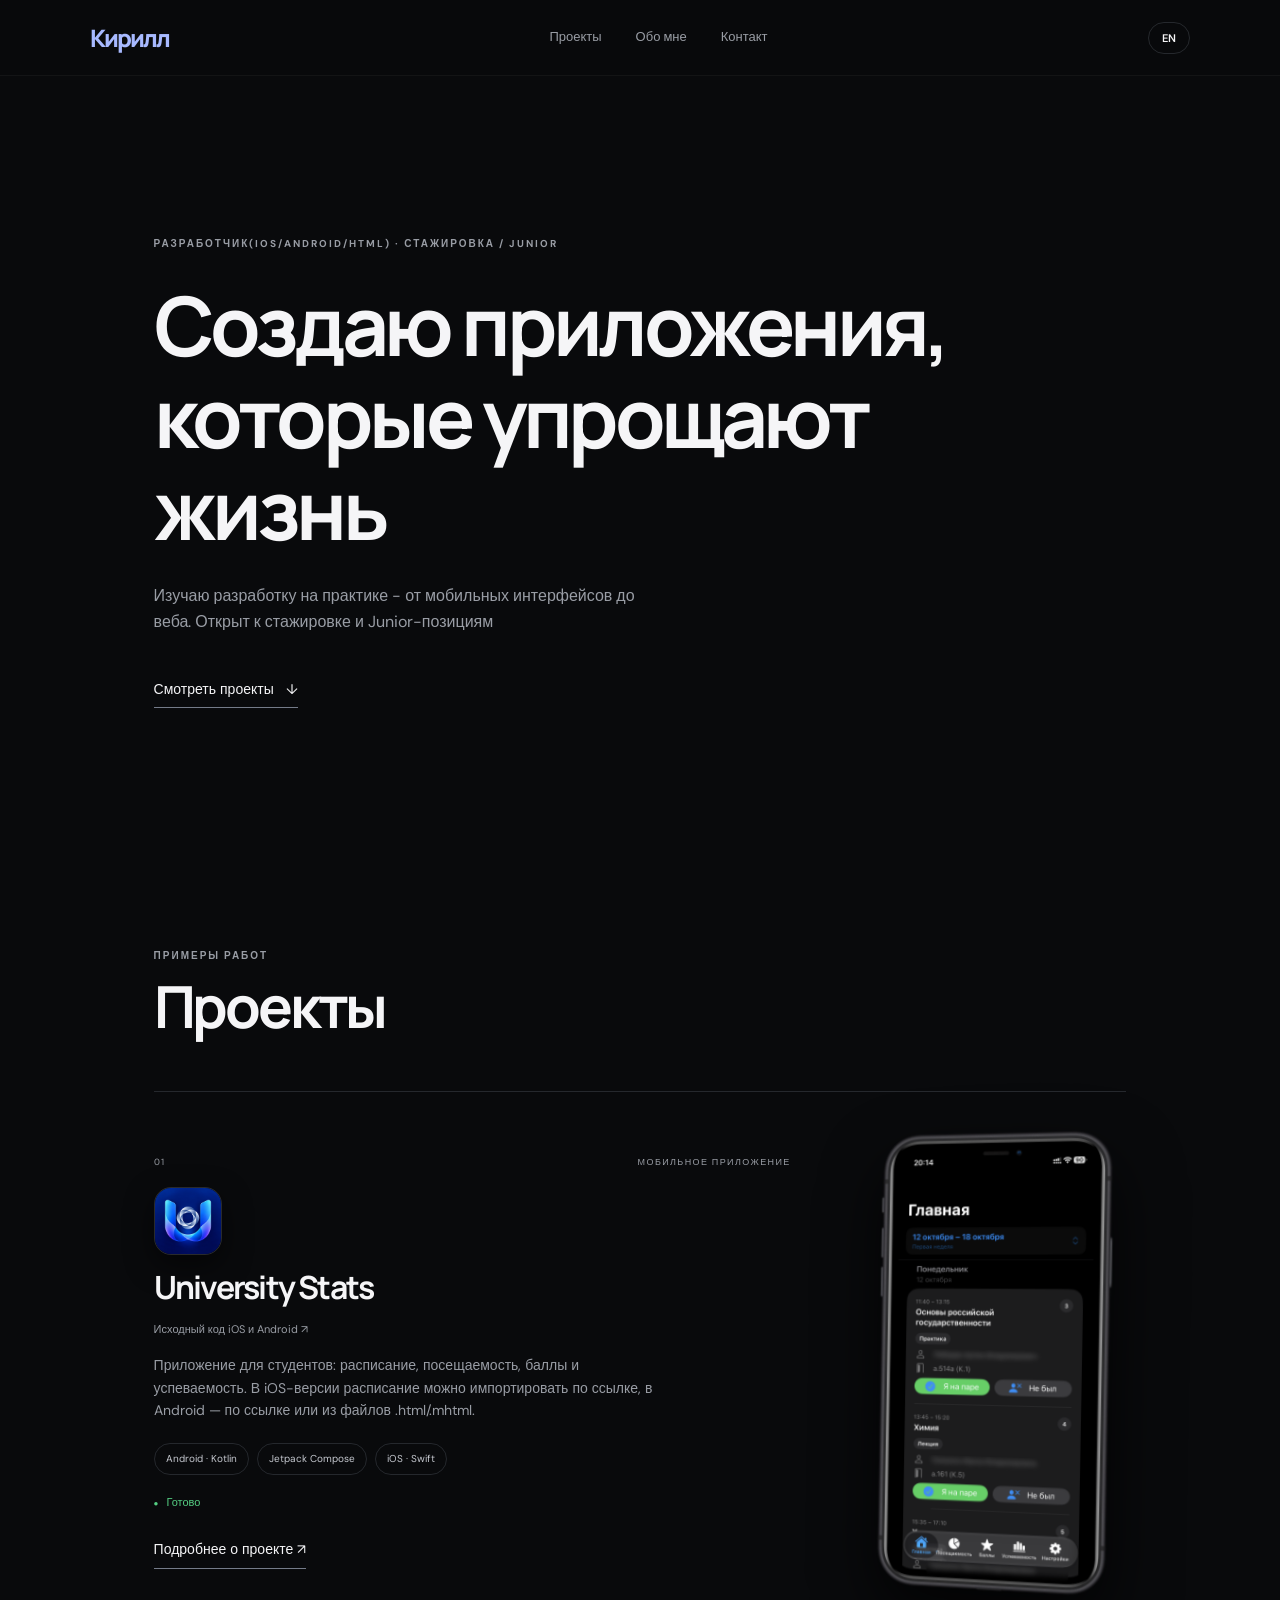
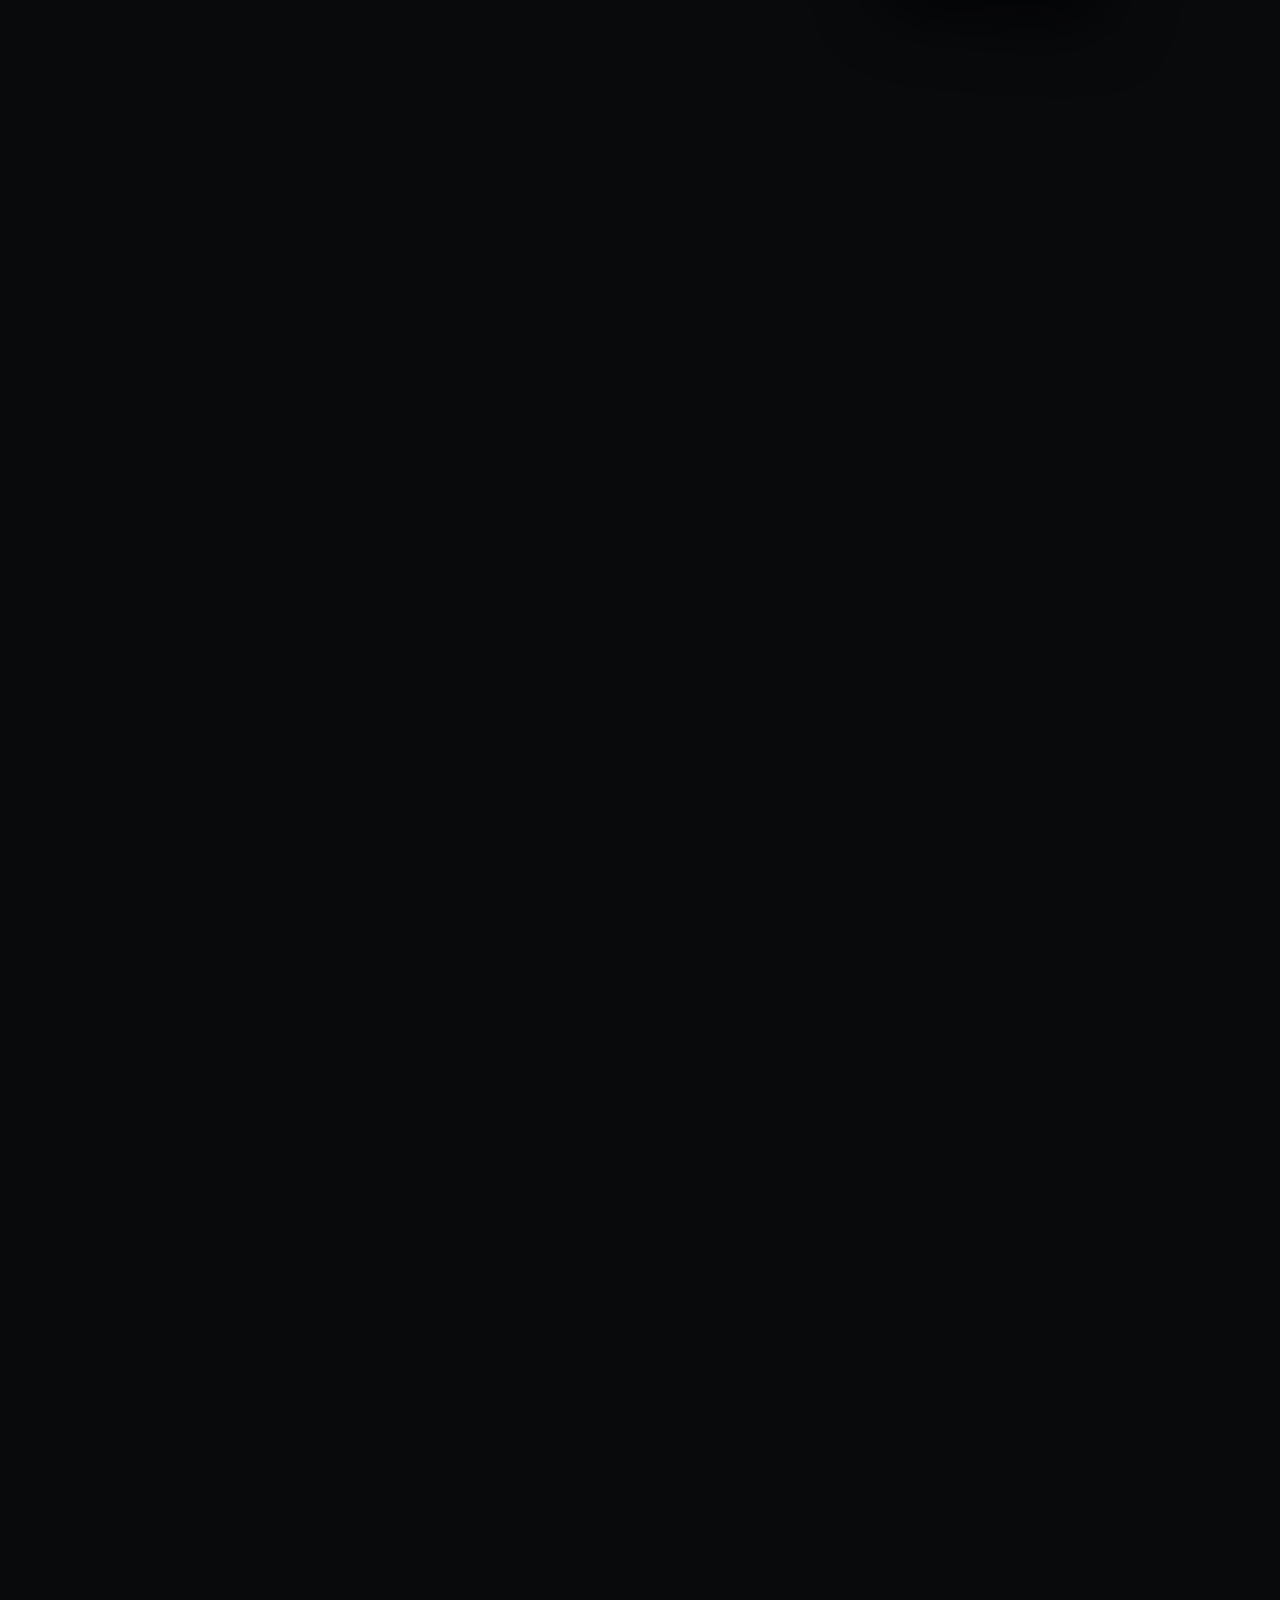
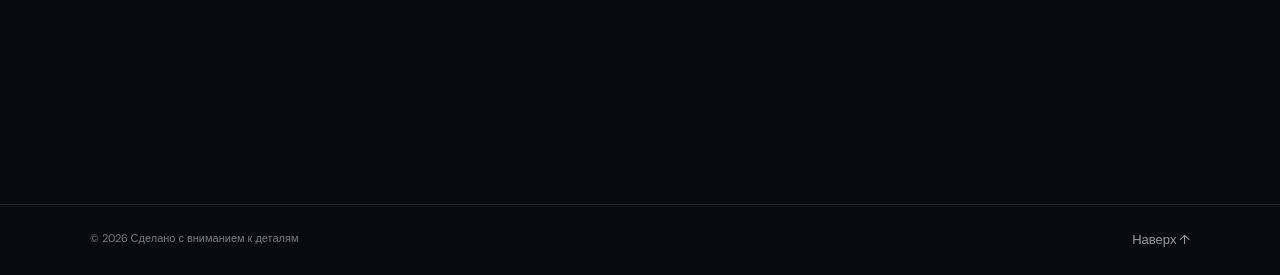
==== commit 3bd8cfe8: "Credit University Stats URL import to iOS" ====
--- a/index.html
+++ b/index.html
@@ -6,7 +6,7 @@
     <meta name="theme-color" content="#090a0c" />
     <meta name="description" content="Кирилл Кириченко — портфолио разработчика. Мобильные приложения и веб." />
     <title>Кирилл Кириченко — Ваш новый сотрудник</title>
-    <link rel="stylesheet" href="styles.css?v=android-s24-stack" />
+    <link rel="stylesheet" href="styles.css?v=tutor-web-only" />
   </head>
   <body>
     <header class="topbar">
@@ -34,8 +34,8 @@
           <a class="project-phone-mockup" href="projects/university-stats/" aria-label="Посмотреть University Stats на iPhone"><img src="assets/university-stats/iphone11/IMG_0261-portrait.png" alt="Главный экран University Stats на iPhone 11; имена преподавателей размыты" /></a>
         </article>
         <article class="project project-secondary project-tutor reveal">
-          <div class="project-art tutor-card-art" aria-label="Расписание репетитора на Android и ноутбуке"><a class="tutor-laptop-link" href="projects/tutor-schedule/" aria-label="Подробнее о веб-версии"><img src="assets/tutor-schedule/schedule-cutout.png" alt="Веб-версия расписания на ноутбуке" /><span>Веб</span></a><a class="tutor-android-link" href="projects/tutor-schedule/android.html" aria-label="Открыть Android-версию"><img src="assets/tutor-schedule/android/schedule.png" alt="Android-версия расписания репетитора; имена и суммы скрыты" /><span>Android</span></a></div>
-          <div class="project-copy"><div class="project-meta"><span>02</span><span data-i18n="webApp">ВЕБ · ANDROID</span></div><div class="tutor-project-icon"><img src="assets/tutor-schedule/app-icon.png" alt="" /></div><h3 data-i18n="tutorTitle">Расписание репетитора</h3><p data-i18n="tutorDesc">Приложение для расписания занятий, учета учеников и дохода. Доступно в вебе и на Android.</p><div class="tags"><span data-i18n="web">Веб</span><span>Android · Kotlin</span></div><div class="status development" data-i18n="inDevelopment">В разработке</div><a class="text-link" href="projects/tutor-schedule/" data-i18n="projectDetails">Подробнее о проекте ↗</a><a class="source-project-caption tutor-live-link" href="https://teacher-schedule.kirkir1039.workers.dev/" target="_blank" rel="noopener noreferrer" data-i18n="openWebApp">Открыть веб-приложение ↗</a></div>
+          <div class="project-art tutor-card-art" aria-label="Веб-версия расписания репетитора на ноутбуке"><a class="tutor-laptop-link" href="projects/tutor-schedule/" aria-label="Подробнее о проекте"><img src="assets/tutor-schedule/schedule-cutout.png" alt="Веб-версия расписания на ноутбуке" /></a></div>
+          <div class="project-copy"><div class="project-meta"><span>02</span><span data-i18n="webApp">ВЕБ · ANDROID</span></div><div class="tutor-project-icon"><img src="assets/tutor-schedule/app-icon.png" alt="" /></div><h3 data-i18n="tutorTitle">Расписание репетитора</h3><p data-i18n="tutorDesc">Приложение для расписания занятий, учета учеников и дохода. Доступно в вебе и на Android.</p><div class="tags"><span data-i18n="web">Веб</span><span>Android · Kotlin</span></div><div class="status development" data-i18n="inDevelopment">В разработке</div><a class="text-link" href="projects/tutor-schedule/" data-i18n="projectDetails">Подробнее о проекте ↗</a></div>
         </article>
       </section>
 
@@ -44,6 +44,6 @@
       <section class="contact section reveal" id="contact"><p class="eyebrow" data-i18n="contactLabel">ЕСТЬ ИНТЕРЕСНЫЙ ПРОЕКТ?</p><h2 data-i18n="contactTitle">Буду рад знакомству!</h2><p data-i18n="contactText">Открыт к стажировкам и Junior-возможностям в мобильной или веб-разработке</p><div class="contact-links"><a class="text-link" id="contact-email" href="mailto:kirkir1035@mail.ru">kirkir1035@mail.ru <span aria-hidden="true">↗</span></a><a class="text-link" href="https://github.com/kirr-topp" target="_blank" rel="noopener noreferrer"><span data-i18n="githubLink">Мой GitHub</span> <span aria-hidden="true">↗</span></a></div><p class="placeholder-note" data-i18n="contactNote">Для связи из России используйте mail.ru; для международных предложений - icloud.com</p></section>
     </main>
     <footer><span>© <span id="year"></span> <span data-i18n="footer">Сделано с вниманием к деталям</span></span><a href="#home" data-i18n="top">Наверх ↑</a></footer>
-    <script src="app.js?v=oct19-tutor"></script>
+    <script src="app.js?v=university-ios-import"></script>
   </body>
 </html>
--- a/styles.css
+++ b/styles.css
@@ -39,13 +39,9 @@
 .tutor-live-link{display:inline-flex;margin-top:14px}
 @media(max-width:800px){.tutor-card-art{order:0!important}}
 
-/* Android phone layered in front of the tutor schedule laptop. */
+/* Keep the portfolio project card focused on the web laptop. */
 .tutor-card-art{position:relative;display:block;height:clamp(330px,38vw,560px);min-height:0!important;overflow:visible;background:transparent}
-.tutor-card-art .tutor-laptop-link{position:absolute;inset:10% 0 12% 13%;display:grid;place-items:center;z-index:1}
-.tutor-card-art .tutor-laptop-link img{width:100%;height:100%;object-fit:contain;filter:drop-shadow(0 24px 32px #000b);transition:transform .8s cubic-bezier(.2,.75,.25,1)}
-.tutor-card-art .tutor-android-link{position:absolute;z-index:2;left:0;bottom:4%;height:94%;width:38%;display:grid;place-items:center;filter:drop-shadow(0 24px 30px #000d);transition:transform .8s cubic-bezier(.2,.75,.25,1),filter .8s ease}
-.tutor-card-art .tutor-android-link img{height:100%;width:100%;object-fit:contain;filter:none;transition:transform .8s cubic-bezier(.2,.75,.25,1)}
-.tutor-card-art .tutor-laptop-link span,.tutor-card-art .tutor-android-link span{position:absolute;bottom:-34px;left:50%;transform:translateX(-50%);font-size:11px;letter-spacing:.05em;color:var(--muted)}
-.tutor-card-art .tutor-android-link span{color:#c3d0ff}
-@media(hover:hover){.tutor-card-art .tutor-laptop-link:hover img{transform:translateY(-5px)}.tutor-card-art .tutor-android-link:hover{transform:translateY(-7px) rotateY(-8deg);filter:drop-shadow(0 34px 38px #000e)}}
-@media(max-width:800px){.tutor-card-art{height:clamp(320px,88vw,500px)}.tutor-card-art .tutor-laptop-link{inset:8% 0 10% 14%}.tutor-card-art .tutor-android-link{height:90%;width:39%;bottom:4%}}
+.tutor-card-art .tutor-laptop-link{position:absolute;inset:0;display:grid;place-items:center;z-index:1}
+.tutor-card-art .tutor-laptop-link img{width:100%;height:100%;object-fit:cover;filter:drop-shadow(0 24px 32px #000b);transition:transform .8s cubic-bezier(.2,.75,.25,1)}
+@media(hover:hover){.tutor-card-art .tutor-laptop-link:hover img{transform:translateY(-5px)}}
+@media(max-width:800px){.tutor-card-art{height:clamp(320px,88vw,500px)}}
